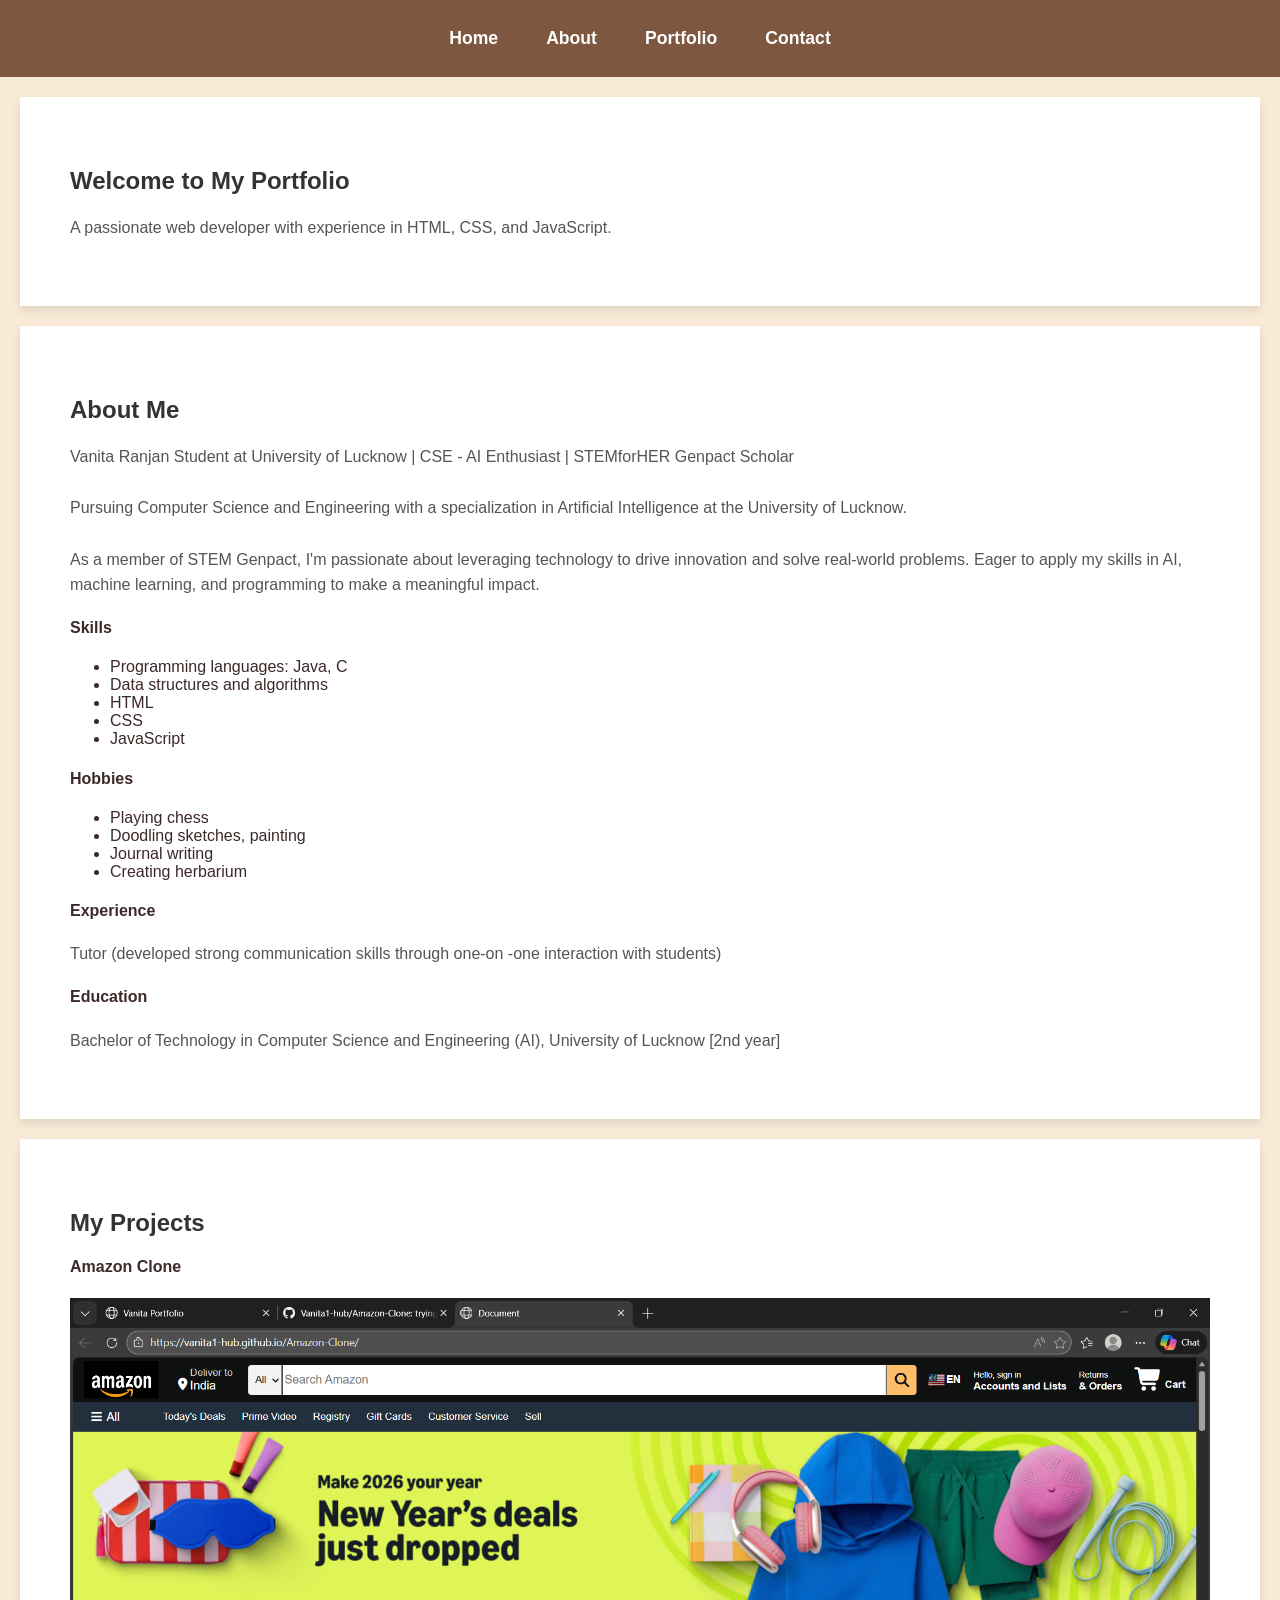
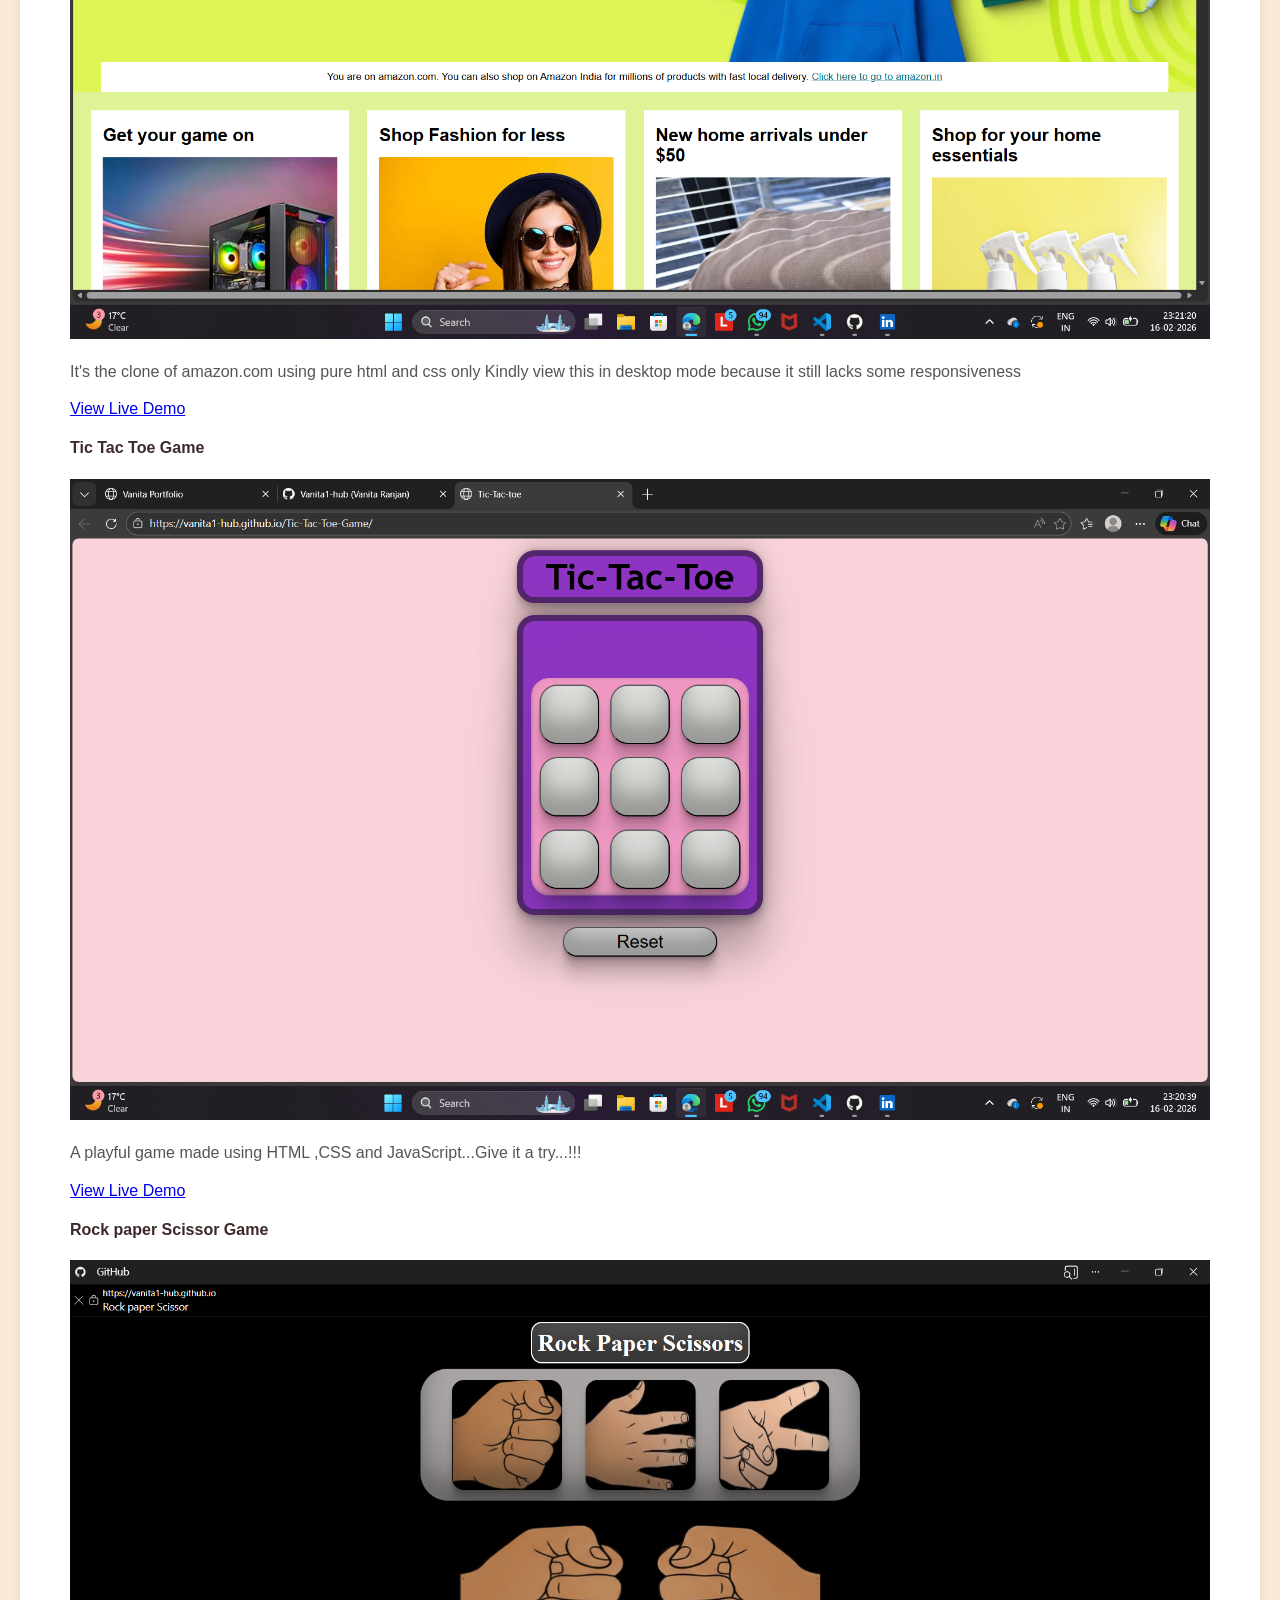
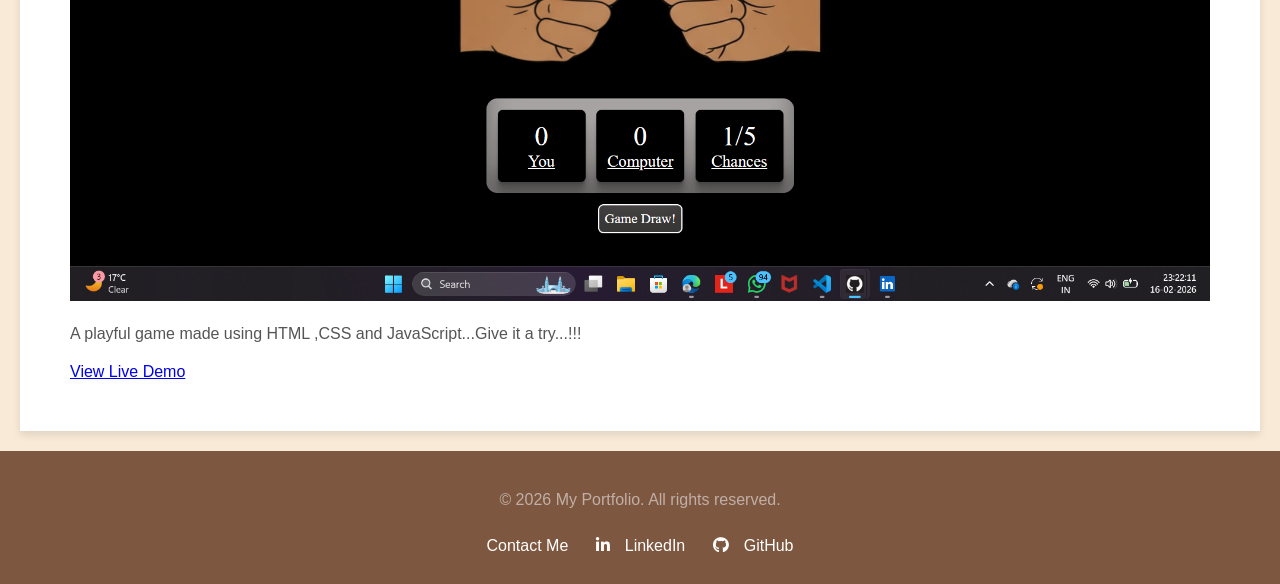
==== index.html @ 4539d03b "Add files via upload adding code file initially" ====
<!DOCTYPE html>
<html lang="en">
<head>
    <meta charset="UTF-8">
    <meta name="viewport" content="width=device-width, initial-scale=1.0">
    <title>Vanita Portfolio</title>
    <link rel="stylesheet" href="style.css">
    <link rel="stylesheet" href="https://cdnjs.cloudflare.com/ajax/libs/font-awesome/6.0.0-beta3/css/all.min.css">
</head>
<body>
    <header>
    <nav>
        <ul>
            <li><a href="#home">Home</a></li>
            <li><a href="#about">About</a></li>
            <li><a href="#portfolio">Portfolio</a></li>
            <li><a href="#contact">Contact</a></li>
        </ul>
    </nav>
</header>
<main>
    <section id="home">
        <h1>Welcome to My Portfolio</h1>
        <p>A passionate web developer with experience in HTML, CSS, and JavaScript.</p>
    </section>

    <section id="about">
        <h2>About Me</h2>
        <p>Vanita Ranjan 
        Student at University of Lucknow | CSE - AI Enthusiast |
        STEMforHER Genpact Scholar<br><br>
        Pursuing Computer Science and Engineering with a specialization in
        Artificial Intelligence at the University of Lucknow.<br><br> 
        As a member of STEM Genpact, I'm passionate about leveraging
        technology to drive innovation and solve real-world problems. Eager
        to apply my skills in AI, machine learning, and programming to make
        a meaningful impact.
        </p>
    <h4>Skills</h2>
    <ul>
        <li>Programming languages: Java, C</li>
        <li>Data structures and algorithms</li>
        <li>HTML</li>
        <li>CSS</li>
        <li>JavaScript</li>
    </ul>
    <h4>Hobbies</h4>
    <ul>
        <li>Playing chess</li>
        <li>Doodling sketches, painting</li>
        <li>Journal writing</li>
        <li>Creating herbarium</li>
    </ul>
    <h4>Experience</h4>
    <p>Tutor (developed strong communication skills through one-on -one
    interaction with students)</p>
    <h4>Education</h4>
    <p>Bachelor of Technology in Computer Science and Engineering (AI),
    University of Lucknow [2nd year]</p>

    </section>

    <section id="portfolio">
        <h2>My Projects</h2>
        <div class="project-gallery">
            <div class="project">
                <h4>Amazon Clone</h4>
                  <!-- <div class="img" id="img3"></div> -->
                <img src="amazonClone.png" alt="Project 1">
                <p>It's the clone of amazon.com using pure html and css only
Kindly view this in desktop mode because it still lacks some responsiveness</p>
                <a href="https://vanita1-hub.github.io/Amazon-Clone/" target="_blank">View Live Demo</a>
            </div>
            <div class="project">
                <h4>Tic Tac Toe Game</h4>
                <img src="TicTacToe.png" alt="Project 2">
                <p>A playful game made using HTML ,CSS and JavaScript...Give it a try...!!!</p>
                <a href="https://vanita1-hub.github.io/Tic-Tac-Toe-Game/" target="_blank">View Live Demo</a>
            </div>
            <div class="project">
                <h4>Rock paper Scissor Game</h4>
                <img src="rockpaperscissor.png" alt="Project 2">
                <p>A playful game made using HTML ,CSS and JavaScript...Give it a try...!!!</p>
                <a href="https://vanita1-hub.github.io/Rock-Paper-Scissor-game/" target="_blank">View Live Demo</a>
            </div>
            <!-- Add more projects as necessary -->
        </div>
    </section>
</main>
    <footer id="contact">
        <p>&copy; 2026 My Portfolio. All rights reserved.</p>
        <div id="footer">
            <div class="footerElement">
                 <a href="form.html" target="_blank"> Contact Me</a></div>
            <div class="footerElement">
                <i class="fa-brands fa-linkedin-in"></i>        
            <a href="https://www.linkedin.com/in/vanita-ranjan-51955a338/" target="_blank">LinkedIn</a>
            </div>
            <div class="footerElement">
                <i class="fa-brands fa-github"></i>
                <a href="https://github.com/Vanita1-hub" target="_blank">GitHub</a>
            </div>   
        </div>
    </footer>
</body>
</html>
---- style.css ----
body {
    font-family: 'Arial', sans-serif;
    background-color: #f9ead7;
     color: rgb(61, 41, 41);
    margin: 0;
    padding: 0;
}
header {
    background-color: #7d573f;
    padding: 10px;
    color: #fff;
}

nav ul {
    list-style-type: none;
    margin: 0;
    padding: 2vh;
    display: flex;
    justify-content: center;
}

nav ul li {
    margin: 0 15px;
}

nav ul li a {
    color: #fff;
    text-decoration: none;
    font-weight: bold;
    font-size: 1.1rem;
    padding:1vmin;
}

nav ul li a:hover {
    border:2px solid white;
    margin:2px;
    padding:1vmin;
    border-radius: 10px;
}
section {
    padding: 50px;
    margin: 20px 20px;
    background-color: #fff;
    box-shadow: 0 4px 8px rgba(0, 0, 0, 0.1);
}

h1, h2 {
    color: #333;
}
img
{
    text-align: center;
    height:100%;
    width:100%;
}

p {
    font-size: 1rem;
    line-height: 1.6;
    color: #555;
}


footer {
    background-color: #7d573f;
    color: #fff;
    padding: 20px;
    text-align: center;
}
footer p{
    color:#e2dadaac
}
footer a {
    color: #fff;
    margin: 0 10px;
    text-decoration: none;
}

footer a:hover {
    color: #f9ead7;
}
#footer
{
    display:flex;
    justify-content: center;
}
.footerElement
{
     padding:1vmin;
}
.footerElement:hover
{
    border:2px solid white;
    margin:2px;
    padding:1vmin;
    border-radius: 10px;
}
@media screen and (max-width: 768px) {
    header {
        padding: 0;
        padding-top: 2%;
    }
    nav ul {
        flex-direction: column;
        align-items: center;
        padding:0;
    }
    nav ul li 
    {
        border-bottom:1px solid rgba(255, 255, 255, 0.513);
        
    }
    section {
        padding: 30px;
    }
}
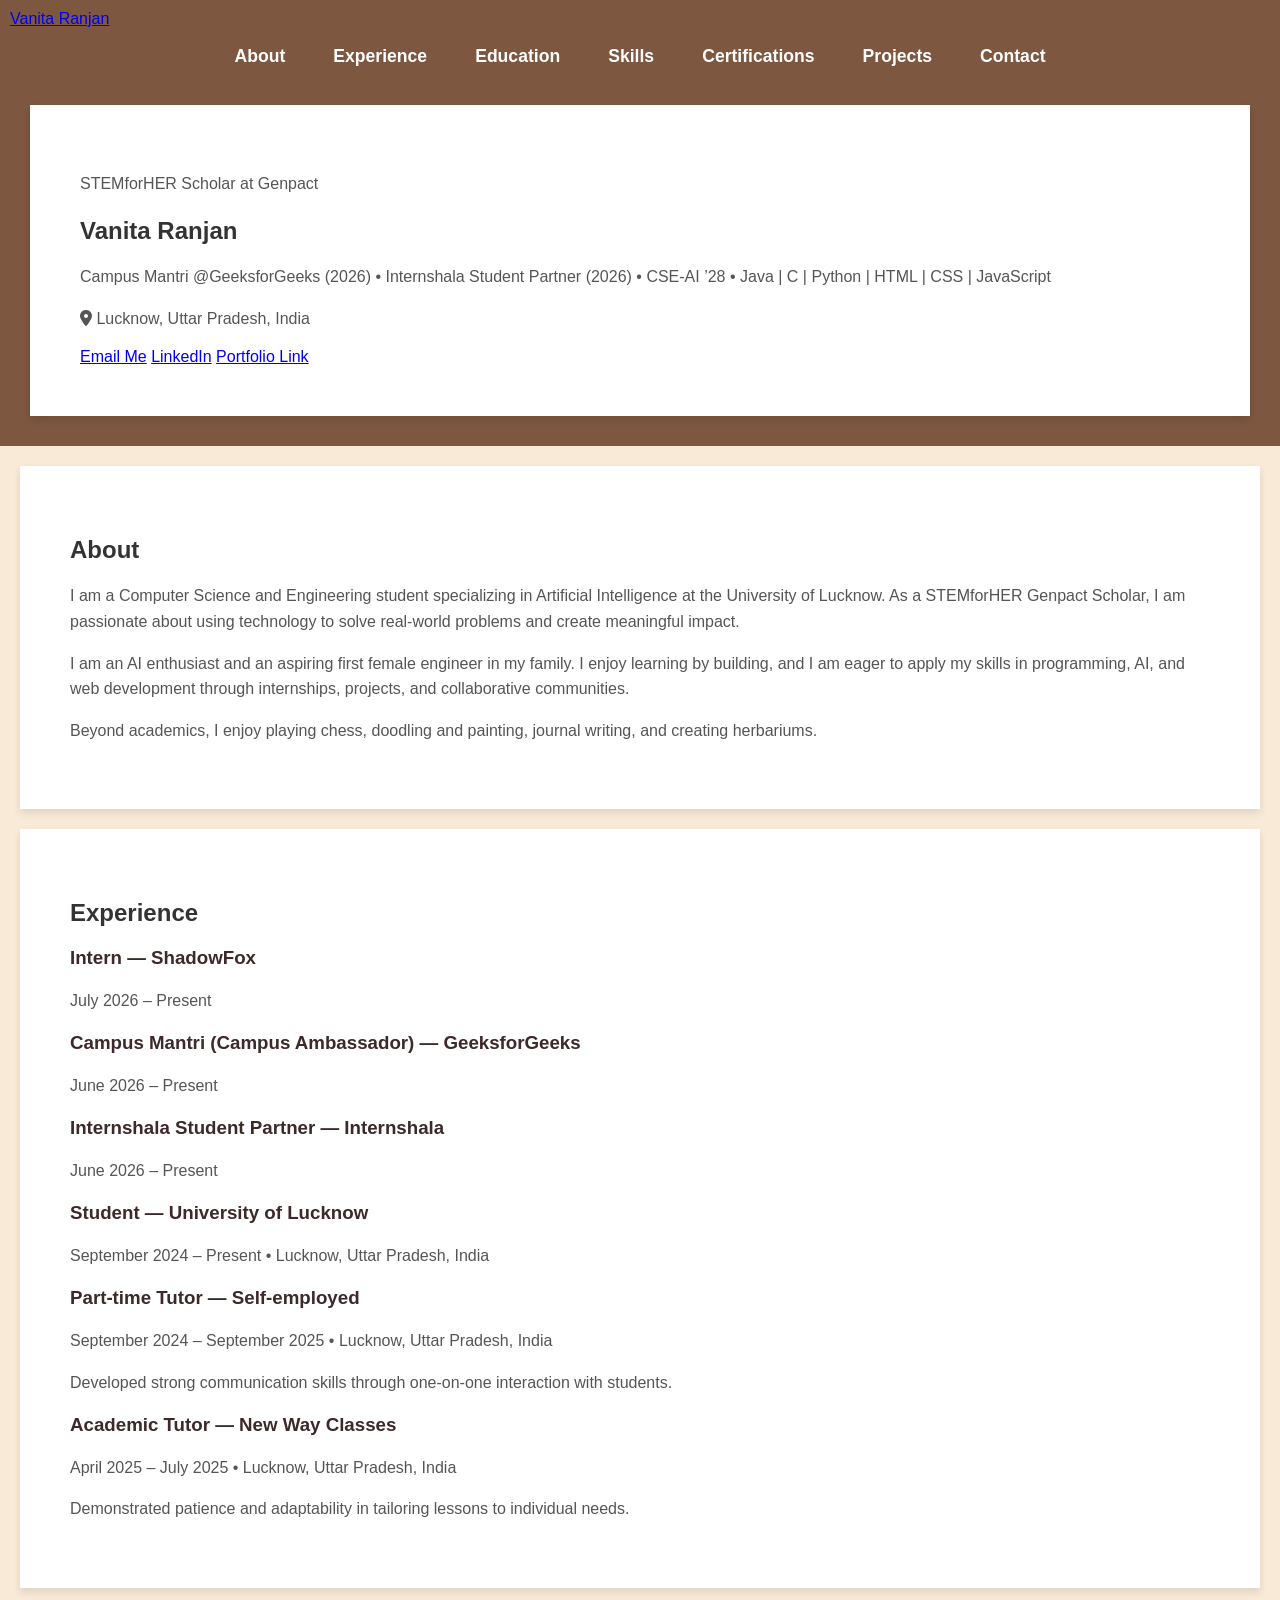
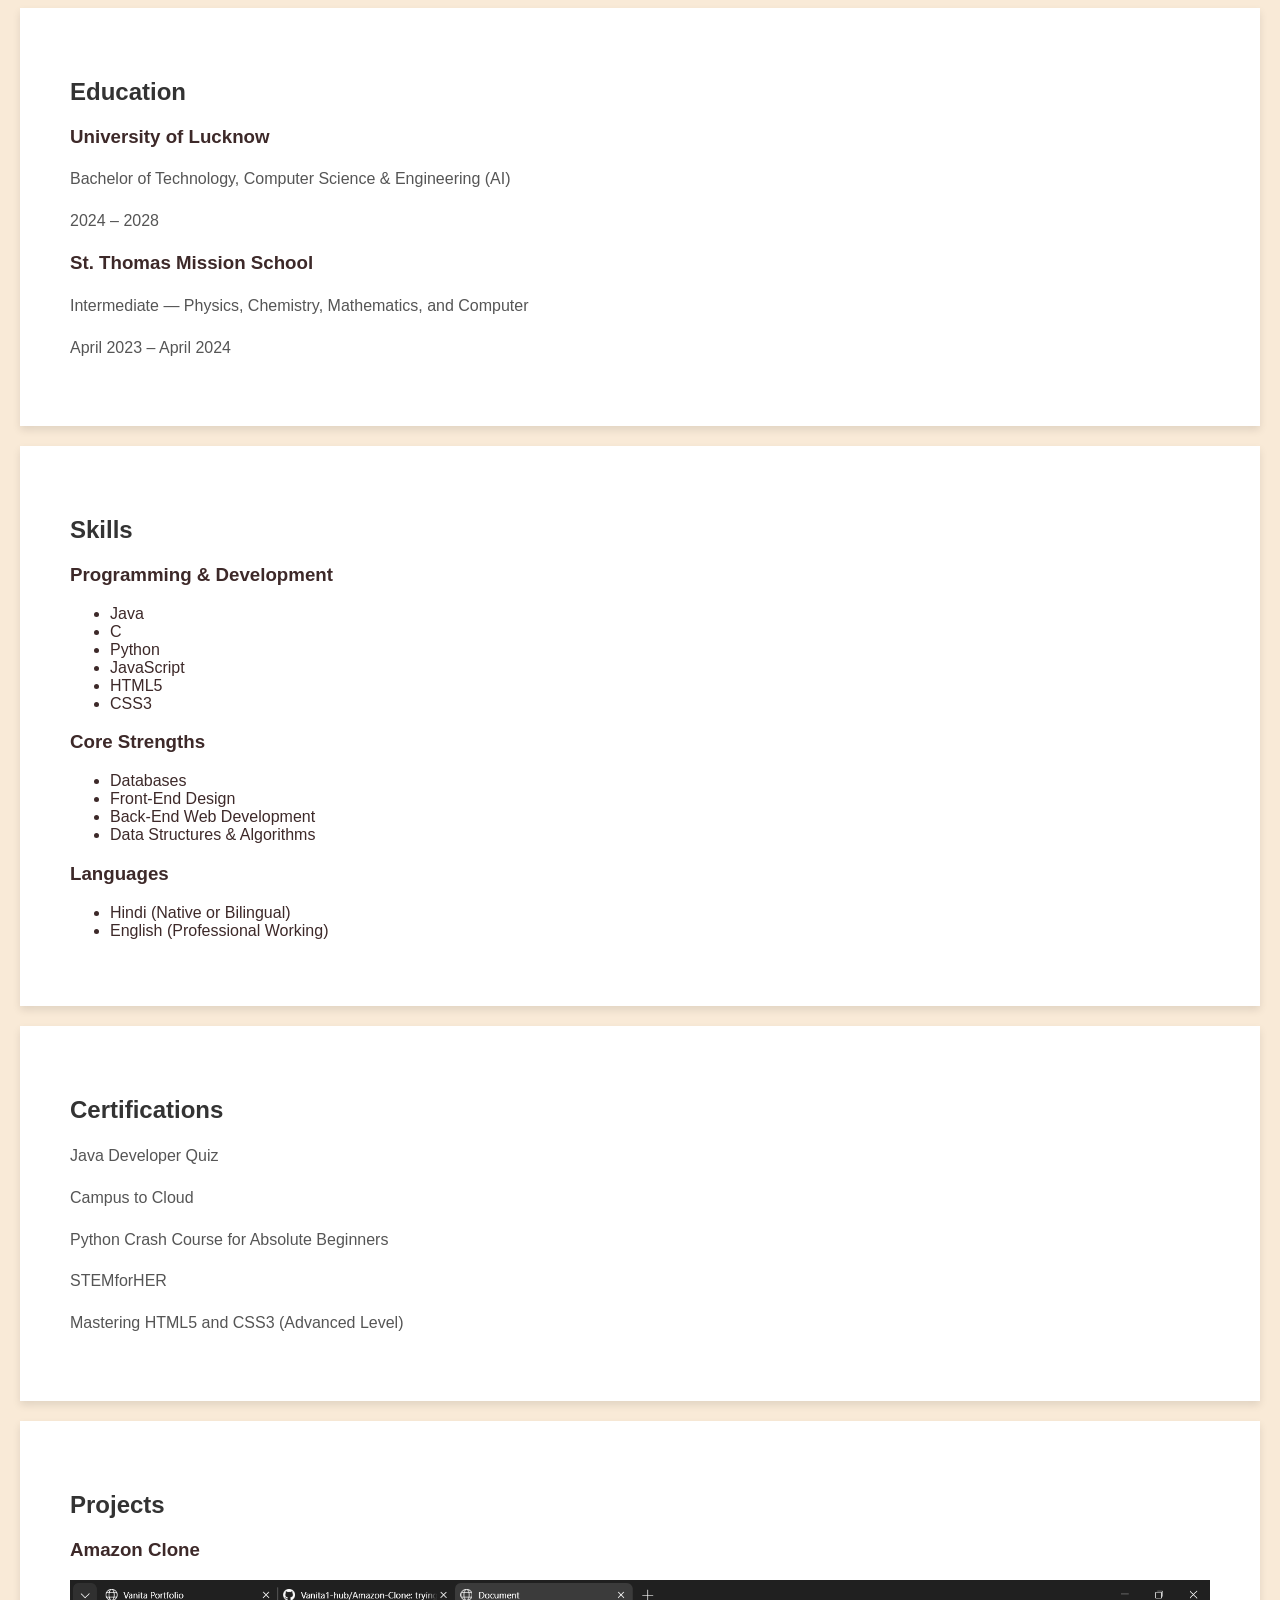
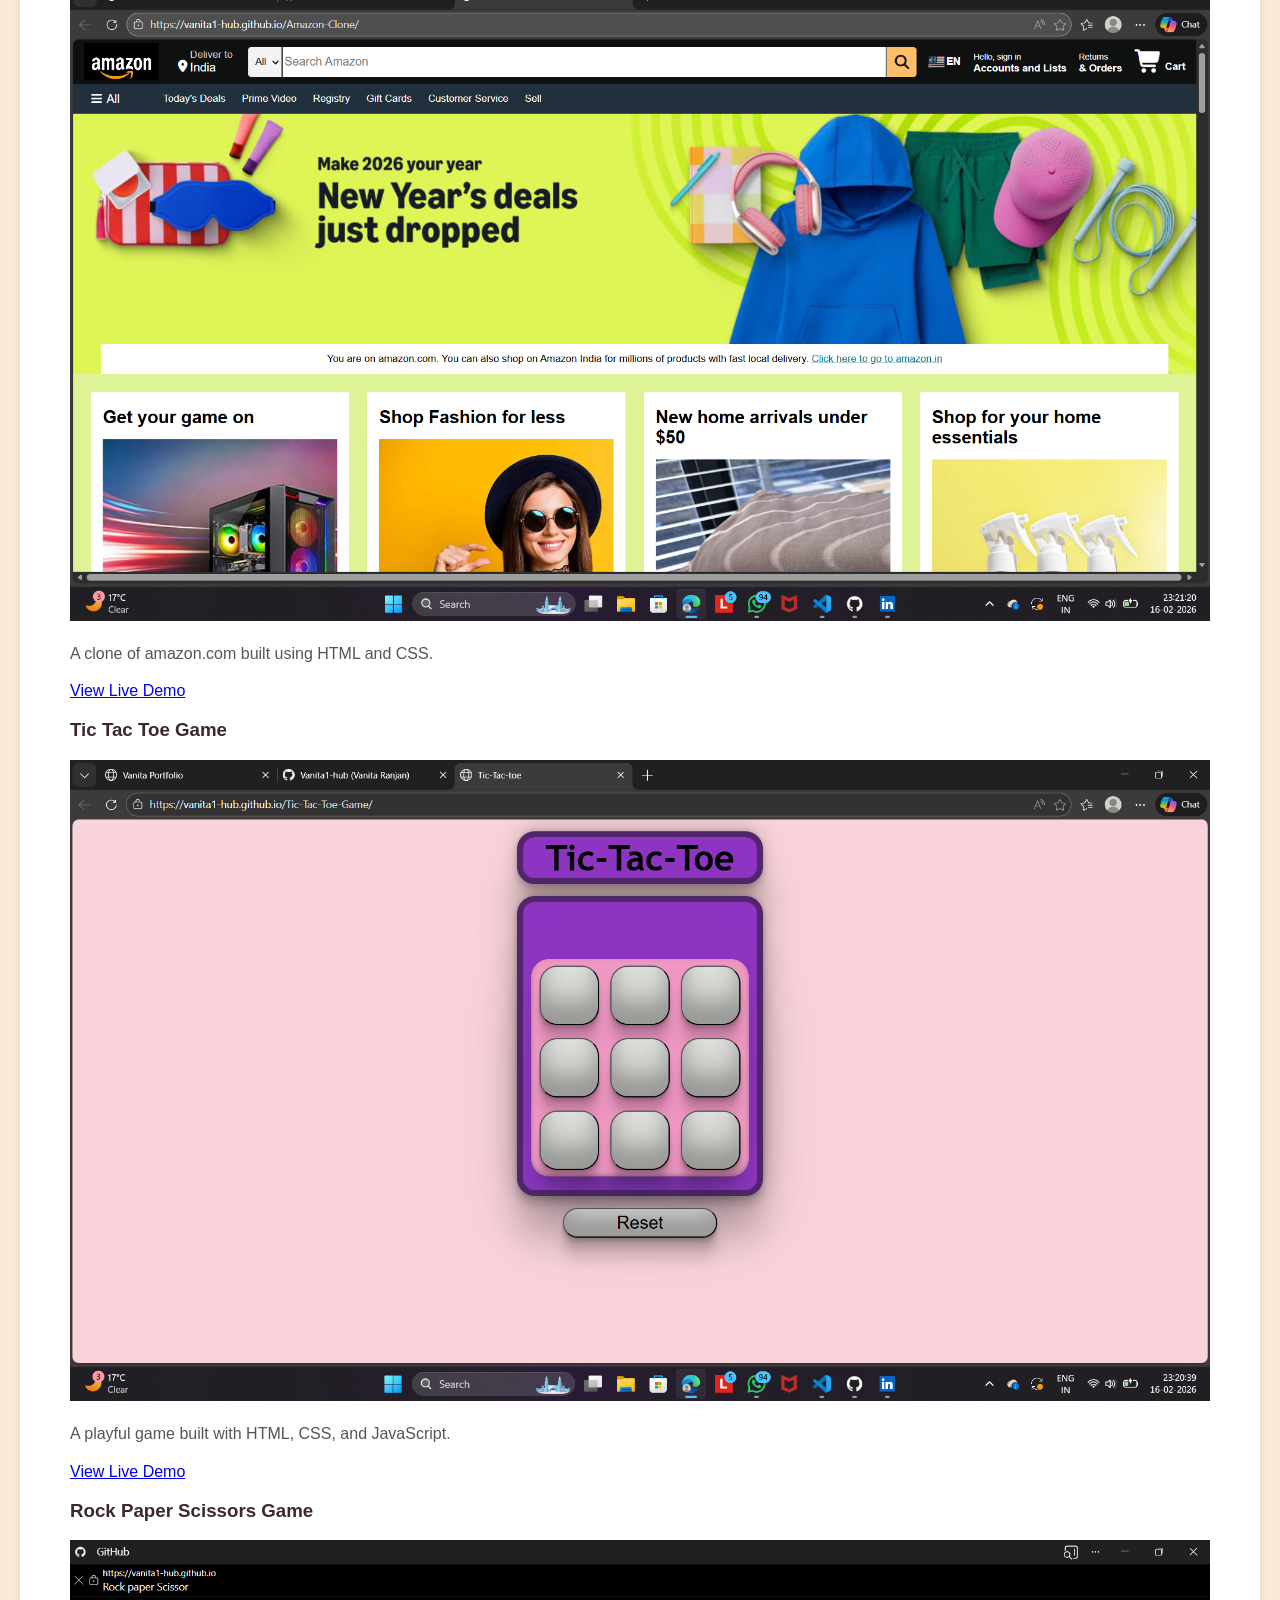
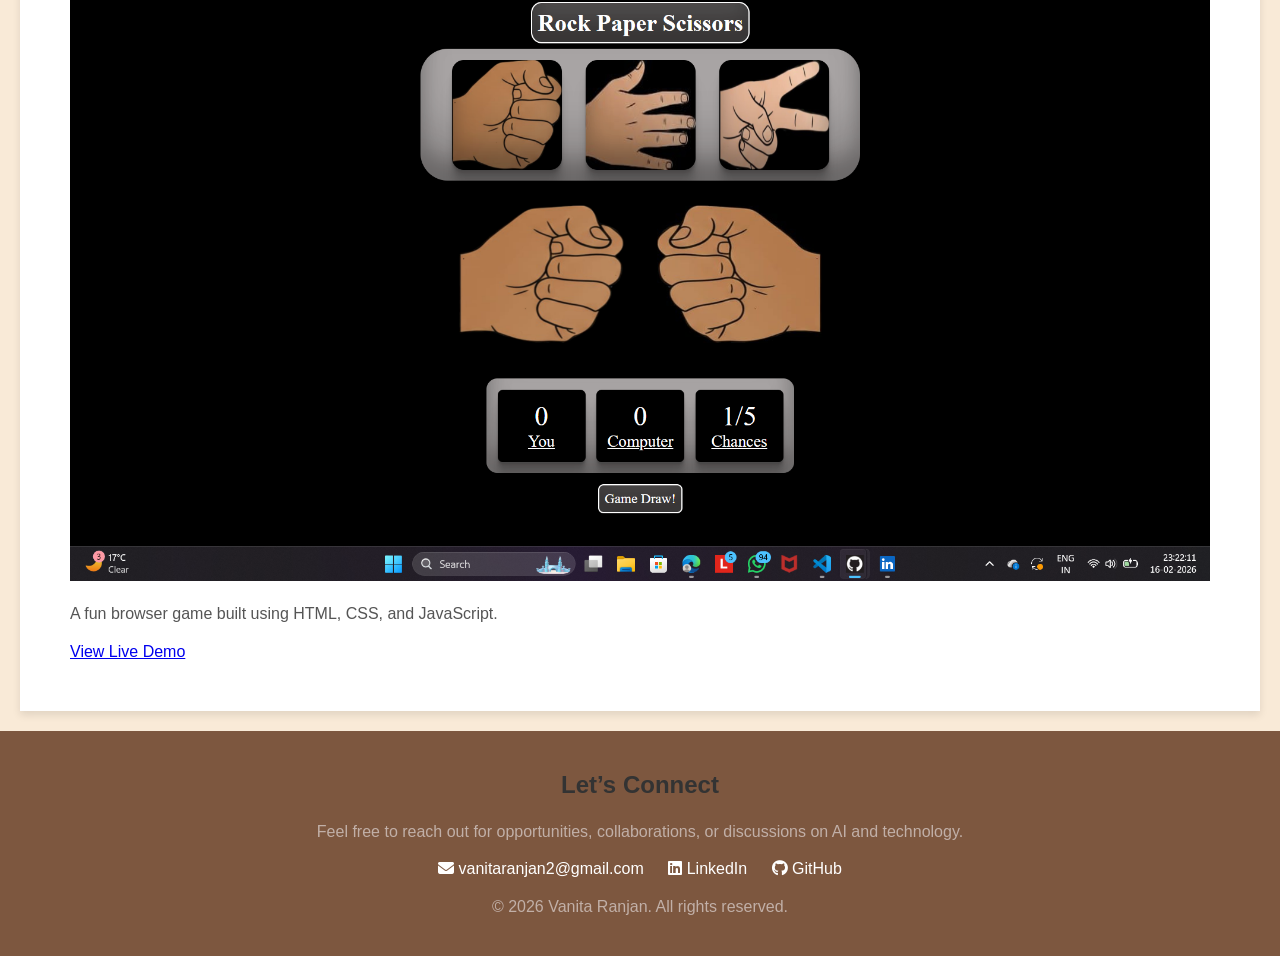
==== commit 175ea002: "Revamp portfolio content and structure to align with LinkedIn profile" ====
--- a/index.html
+++ b/index.html
@@ -1,106 +1,205 @@
-<!DOCTYPE html>
-<html lang="en">
-<head>
-    <meta charset="UTF-8">
-    <meta name="viewport" content="width=device-width, initial-scale=1.0">
-    <title>Vanita Portfolio</title>
-    <link rel="stylesheet" href="style.css">
-    <link rel="stylesheet" href="https://cdnjs.cloudflare.com/ajax/libs/font-awesome/6.0.0-beta3/css/all.min.css">
-</head>
-<body>
-    <header>
-    <nav>
-        <ul>
-            <li><a href="#home">Home</a></li>
-            <li><a href="#about">About</a></li>
-            <li><a href="#portfolio">Portfolio</a></li>
-            <li><a href="#contact">Contact</a></li>
-        </ul>
-    </nav>
-</header>
-<main>
-    <section id="home">
-        <h1>Welcome to My Portfolio</h1>
-        <p>A passionate web developer with experience in HTML, CSS, and JavaScript.</p>
-    </section>
-
-    <section id="about">
-        <h2>About Me</h2>
-        <p>Vanita Ranjan 
-        Student at University of Lucknow | CSE - AI Enthusiast |
-        STEMforHER Genpact Scholar<br><br>
-        Pursuing Computer Science and Engineering with a specialization in
-        Artificial Intelligence at the University of Lucknow.<br><br> 
-        As a member of STEM Genpact, I'm passionate about leveraging
-        technology to drive innovation and solve real-world problems. Eager
-        to apply my skills in AI, machine learning, and programming to make
-        a meaningful impact.
-        </p>
-    <h4>Skills</h2>
-    <ul>
-        <li>Programming languages: Java, C</li>
-        <li>Data structures and algorithms</li>
-        <li>HTML</li>
-        <li>CSS</li>
-        <li>JavaScript</li>
-    </ul>
-    <h4>Hobbies</h4>
-    <ul>
-        <li>Playing chess</li>
-        <li>Doodling sketches, painting</li>
-        <li>Journal writing</li>
-        <li>Creating herbarium</li>
-    </ul>
-    <h4>Experience</h4>
-    <p>Tutor (developed strong communication skills through one-on -one
-    interaction with students)</p>
-    <h4>Education</h4>
-    <p>Bachelor of Technology in Computer Science and Engineering (AI),
-    University of Lucknow [2nd year]</p>
-
-    </section>
-
-    <section id="portfolio">
-        <h2>My Projects</h2>
-        <div class="project-gallery">
-            <div class="project">
-                <h4>Amazon Clone</h4>
-                  <!-- <div class="img" id="img3"></div> -->
-                <img src="amazonClone.png" alt="Project 1">
-                <p>It's the clone of amazon.com using pure html and css only
-Kindly view this in desktop mode because it still lacks some responsiveness</p>
-                <a href="https://vanita1-hub.github.io/Amazon-Clone/" target="_blank">View Live Demo</a>
-            </div>
-            <div class="project">
-                <h4>Tic Tac Toe Game</h4>
-                <img src="TicTacToe.png" alt="Project 2">
-                <p>A playful game made using HTML ,CSS and JavaScript...Give it a try...!!!</p>
-                <a href="https://vanita1-hub.github.io/Tic-Tac-Toe-Game/" target="_blank">View Live Demo</a>
-            </div>
-            <div class="project">
-                <h4>Rock paper Scissor Game</h4>
-                <img src="rockpaperscissor.png" alt="Project 2">
-                <p>A playful game made using HTML ,CSS and JavaScript...Give it a try...!!!</p>
-                <a href="https://vanita1-hub.github.io/Rock-Paper-Scissor-game/" target="_blank">View Live Demo</a>
-            </div>
-            <!-- Add more projects as necessary -->
-        </div>
-    </section>
-</main>
-    <footer id="contact">
-        <p>&copy; 2026 My Portfolio. All rights reserved.</p>
-        <div id="footer">
-            <div class="footerElement">
-                 <a href="form.html" target="_blank"> Contact Me</a></div>
-            <div class="footerElement">
-                <i class="fa-brands fa-linkedin-in"></i>        
-            <a href="https://www.linkedin.com/in/vanita-ranjan-51955a338/" target="_blank">LinkedIn</a>
-            </div>
-            <div class="footerElement">
-                <i class="fa-brands fa-github"></i>
-                <a href="https://github.com/Vanita1-hub" target="_blank">GitHub</a>
-            </div>   
-        </div>
-    </footer>
-</body>
-</html>+<!DOCTYPE html>
+<html lang="en">
+<head>
+  <meta charset="UTF-8" />
+  <meta name="viewport" content="width=device-width, initial-scale=1.0" />
+  <title>Vanita Ranjan | Portfolio</title>
+  <meta
+    name="description"
+    content="Portfolio of Vanita Ranjan — STEMforHER Scholar at Genpact, CSE-AI student, and aspiring software engineer."
+  />
+  <link rel="stylesheet" href="style.css" />
+  <link
+    rel="stylesheet"
+    href="https://cdnjs.cloudflare.com/ajax/libs/font-awesome/6.5.2/css/all.min.css"
+  />
+</head>
+<body>
+  <header class="site-header" id="home">
+    <nav class="nav container">
+      <a href="#home" class="logo">Vanita Ranjan</a>
+      <ul class="nav-links">
+        <li><a href="#about">About</a></li>
+        <li><a href="#experience">Experience</a></li>
+        <li><a href="#education">Education</a></li>
+        <li><a href="#skills">Skills</a></li>
+        <li><a href="#certifications">Certifications</a></li>
+        <li><a href="#projects">Projects</a></li>
+        <li><a href="#contact">Contact</a></li>
+      </ul>
+    </nav>
+
+    <section class="hero container">
+      <p class="eyebrow">STEMforHER Scholar at Genpact</p>
+      <h1>Vanita Ranjan</h1>
+      <p class="tagline">
+        Campus Mantri @GeeksforGeeks (2026) • Internshala Student Partner (2026) •
+        CSE-AI ’28 • Java | C | Python | HTML | CSS | JavaScript
+      </p>
+      <p class="location">
+        <i class="fa-solid fa-location-dot"></i> Lucknow, Uttar Pradesh, India
+      </p>
+      <div class="hero-actions">
+        <a class="btn btn-primary" href="mailto:vanitaranjan2@gmail.com">Email Me</a>
+        <a class="btn btn-outline" href="https://www.linkedin.com/in/vanita-ranjan-51955a338" target="_blank" rel="noopener noreferrer">LinkedIn</a>
+        <a class="btn btn-outline" href="https://vanita1-hub.github.io/GenpactAssignment/" target="_blank" rel="noopener noreferrer">Portfolio Link</a>
+      </div>
+    </section>
+  </header>
+
+  <main>
+    <section class="section container" id="about">
+      <h2>About</h2>
+      <p>
+        I am a Computer Science and Engineering student specializing in Artificial Intelligence
+        at the University of Lucknow. As a STEMforHER Genpact Scholar, I am passionate about
+        using technology to solve real-world problems and create meaningful impact.
+      </p>
+      <p>
+        I am an AI enthusiast and an aspiring first female engineer in my family. I enjoy
+        learning by building, and I am eager to apply my skills in programming, AI, and web
+        development through internships, projects, and collaborative communities.
+      </p>
+      <p>
+        Beyond academics, I enjoy playing chess, doodling and painting, journal writing, and
+        creating herbariums.
+      </p>
+    </section>
+
+    <section class="section container" id="experience">
+      <h2>Experience</h2>
+      <div class="timeline">
+        <article class="timeline-item">
+          <h3>Intern — ShadowFox</h3>
+          <p class="meta">July 2026 – Present</p>
+        </article>
+        <article class="timeline-item">
+          <h3>Campus Mantri (Campus Ambassador) — GeeksforGeeks</h3>
+          <p class="meta">June 2026 – Present</p>
+        </article>
+        <article class="timeline-item">
+          <h3>Internshala Student Partner — Internshala</h3>
+          <p class="meta">June 2026 – Present</p>
+        </article>
+        <article class="timeline-item">
+          <h3>Student — University of Lucknow</h3>
+          <p class="meta">September 2024 – Present • Lucknow, Uttar Pradesh, India</p>
+        </article>
+        <article class="timeline-item">
+          <h3>Part-time Tutor — Self-employed</h3>
+          <p class="meta">September 2024 – September 2025 • Lucknow, Uttar Pradesh, India</p>
+          <p>
+            Developed strong communication skills through one-on-one interaction with students.
+          </p>
+        </article>
+        <article class="timeline-item">
+          <h3>Academic Tutor — New Way Classes</h3>
+          <p class="meta">April 2025 – July 2025 • Lucknow, Uttar Pradesh, India</p>
+          <p>Demonstrated patience and adaptability in tailoring lessons to individual needs.</p>
+        </article>
+      </div>
+    </section>
+
+    <section class="section container" id="education">
+      <h2>Education</h2>
+      <div class="cards two-col">
+        <article class="card">
+          <h3>University of Lucknow</h3>
+          <p>Bachelor of Technology, Computer Science &amp; Engineering (AI)</p>
+          <p class="meta">2024 – 2028</p>
+        </article>
+        <article class="card">
+          <h3>St. Thomas Mission School</h3>
+          <p>Intermediate — Physics, Chemistry, Mathematics, and Computer</p>
+          <p class="meta">April 2023 – April 2024</p>
+        </article>
+      </div>
+    </section>
+
+    <section class="section container" id="skills">
+      <h2>Skills</h2>
+      <div class="skills-grid">
+        <div class="card">
+          <h3>Programming & Development</h3>
+          <ul>
+            <li>Java</li>
+            <li>C</li>
+            <li>Python</li>
+            <li>JavaScript</li>
+            <li>HTML5</li>
+            <li>CSS3</li>
+          </ul>
+        </div>
+        <div class="card">
+          <h3>Core Strengths</h3>
+          <ul>
+            <li>Databases</li>
+            <li>Front-End Design</li>
+            <li>Back-End Web Development</li>
+            <li>Data Structures &amp; Algorithms</li>
+          </ul>
+        </div>
+        <div class="card">
+          <h3>Languages</h3>
+          <ul>
+            <li>Hindi (Native or Bilingual)</li>
+            <li>English (Professional Working)</li>
+          </ul>
+        </div>
+      </div>
+    </section>
+
+    <section class="section container" id="certifications">
+      <h2>Certifications</h2>
+      <div class="cards two-col">
+        <article class="card"><p>Java Developer Quiz</p></article>
+        <article class="card"><p>Campus to Cloud</p></article>
+        <article class="card"><p>Python Crash Course for Absolute Beginners</p></article>
+        <article class="card"><p>STEMforHER</p></article>
+        <article class="card"><p>Mastering HTML5 and CSS3 (Advanced Level)</p></article>
+      </div>
+    </section>
+
+    <section class="section container" id="projects">
+      <h2>Projects</h2>
+      <div class="cards three-col">
+        <article class="card project">
+          <h3>Amazon Clone</h3>
+          <img src="amazonClone.png" alt="Screenshot of Amazon Clone project" />
+          <p>
+            A clone of amazon.com built using HTML and CSS.
+          </p>
+          <a href="https://vanita1-hub.github.io/Amazon-Clone/" target="_blank" rel="noopener noreferrer">View Live Demo</a>
+        </article>
+
+        <article class="card project">
+          <h3>Tic Tac Toe Game</h3>
+          <img src="TicTacToe.png" alt="Screenshot of Tic Tac Toe game" />
+          <p>A playful game built with HTML, CSS, and JavaScript.</p>
+          <a href="https://vanita1-hub.github.io/Tic-Tac-Toe-Game/" target="_blank" rel="noopener noreferrer">View Live Demo</a>
+        </article>
+
+        <article class="card project">
+          <h3>Rock Paper Scissors Game</h3>
+          <img src="rockpaperscissor.png" alt="Screenshot of Rock Paper Scissors game" />
+          <p>A fun browser game built using HTML, CSS, and JavaScript.</p>
+          <a href="https://vanita1-hub.github.io/Rock-Paper-Scissor-game/" target="_blank" rel="noopener noreferrer">View Live Demo</a>
+        </article>
+      </div>
+    </section>
+  </main>
+
+  <footer id="contact">
+    <div class="container footer-content">
+      <h2>Let’s Connect</h2>
+      <p>Feel free to reach out for opportunities, collaborations, or discussions on AI and technology.</p>
+      <div class="contact-links">
+        <a href="mailto:vanitaranjan2@gmail.com"><i class="fa-solid fa-envelope"></i> vanitaranjan2@gmail.com</a>
+        <a href="https://www.linkedin.com/in/vanita-ranjan-51955a338" target="_blank" rel="noopener noreferrer"><i class="fa-brands fa-linkedin"></i> LinkedIn</a>
+        <a href="https://github.com/Vanita1-hub" target="_blank" rel="noopener noreferrer"><i class="fa-brands fa-github"></i> GitHub</a>
+      </div>
+      <p class="copyright">© 2026 Vanita Ranjan. All rights reserved.</p>
+    </div>
+  </footer>
+</body>
+</html>
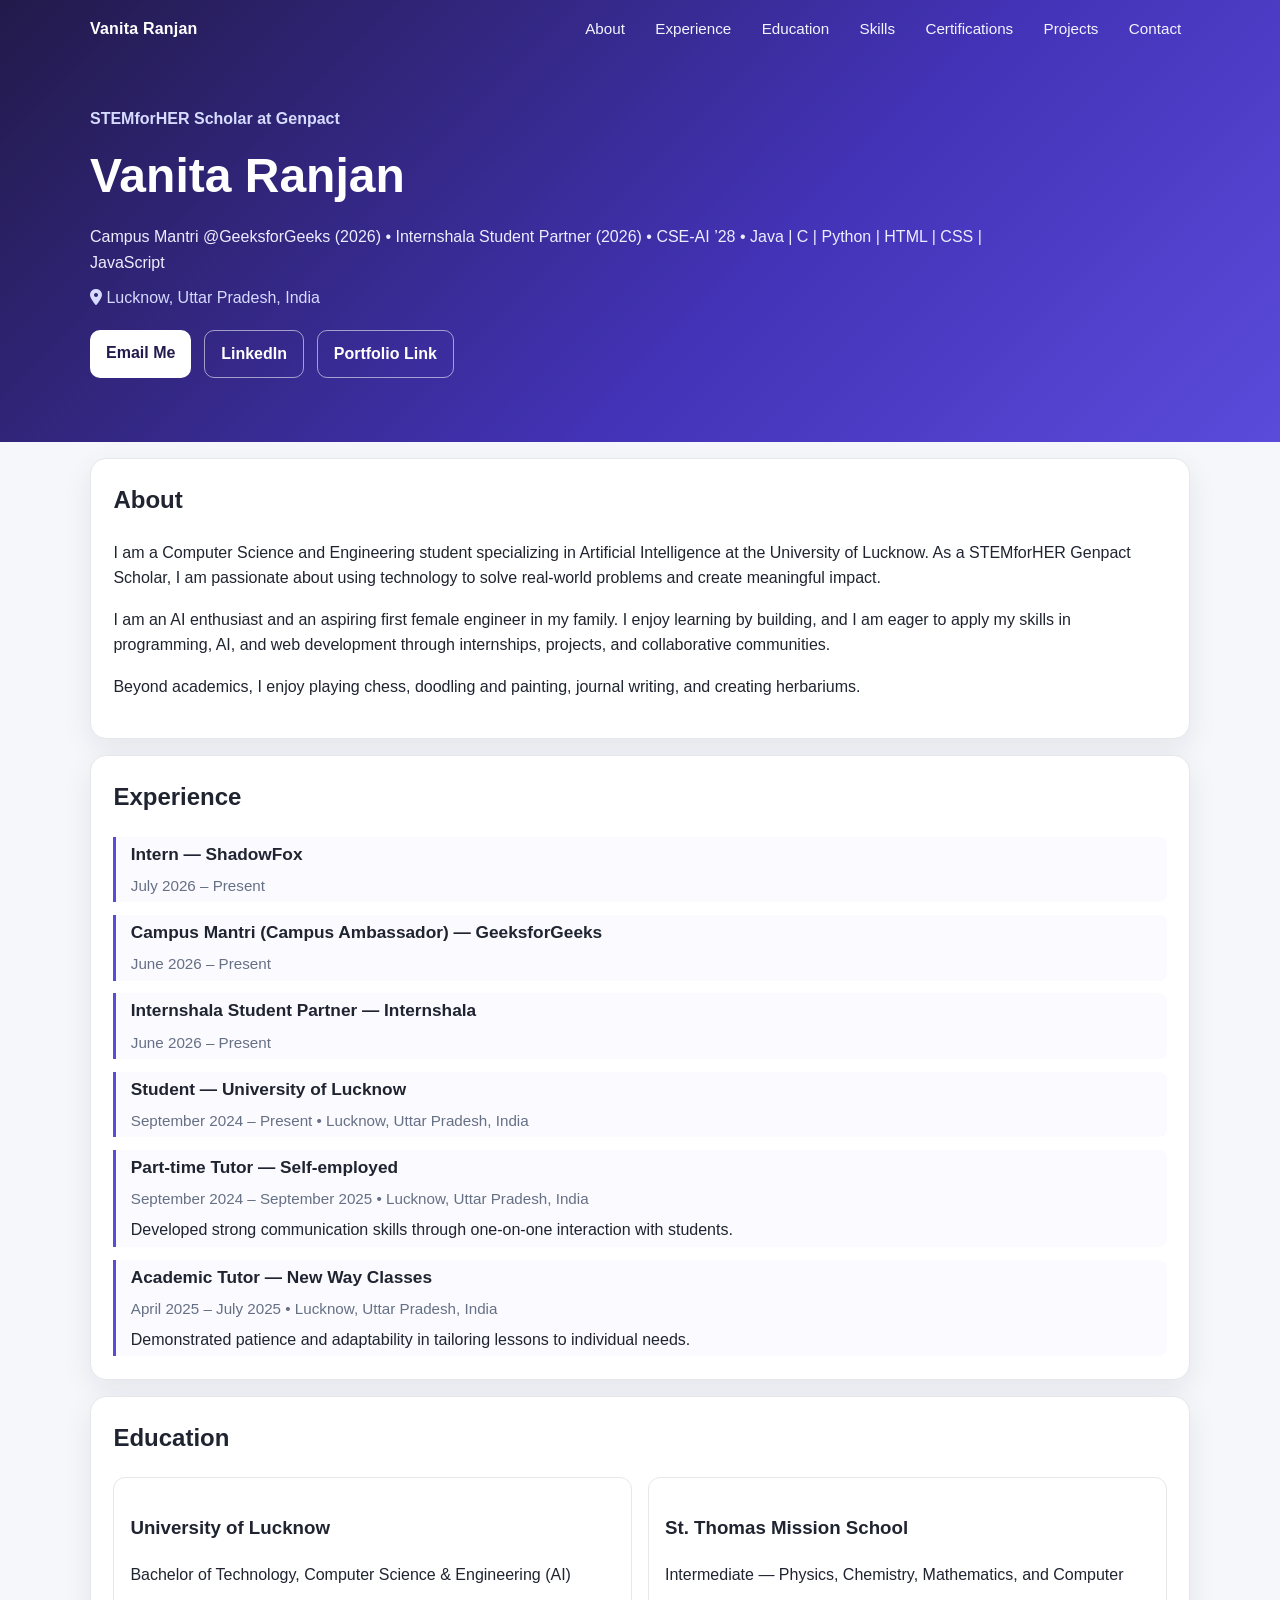
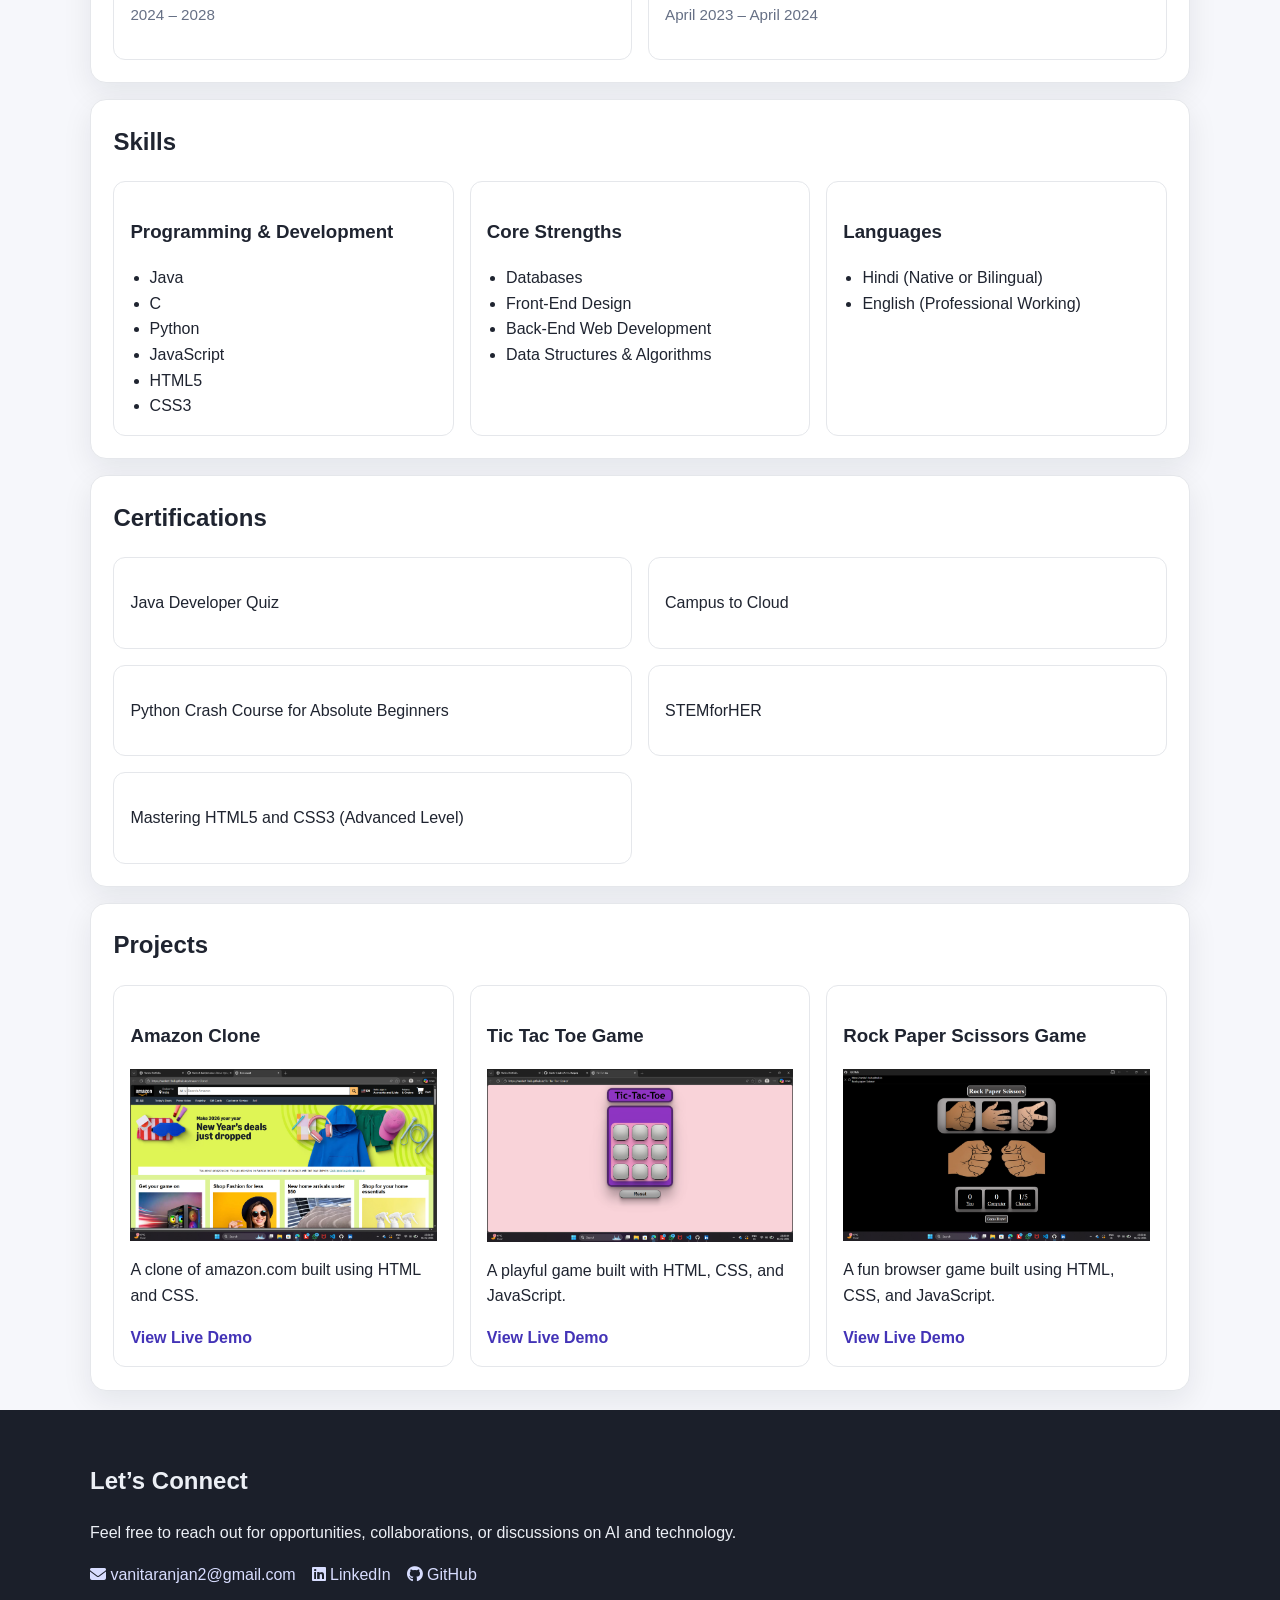
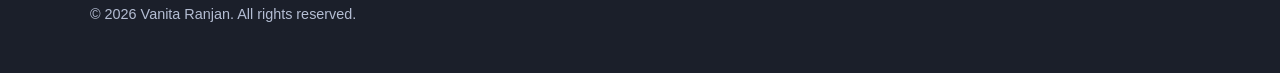
==== commit a83623f8: "Enhance index.html with SEO metadata Added metadata for SEO and social sharing." ====
--- a/index.html
+++ b/index.html
@@ -1,6 +1,15 @@
 <!DOCTYPE html>
 <html lang="en">
 <head>
+  <link rel="icon" href="favicon.ico" />
+  <meta name="author" content="Vanita Ranjan" />
+<meta name="robots" content="index, follow" />
+<meta property="og:title" content="Vanita Ranjan | Portfolio" />
+<meta property="og:description" content="STEMforHER Scholar at Genpact | CSE-AI student | Java, C, Python, HTML, CSS, JavaScript" />
+<meta property="og:type" content="website" />
+<meta property="og:url" content="https://vanita1-hub.github.io/My-Portfolio/" />
+<meta property="og:image" content="https://vanita1-hub.github.io/My-Portfolio/amazonClone.png" />
+<meta name="twitter:card" content="summary_large_image" />
   <meta charset="UTF-8" />
   <meta name="viewport" content="width=device-width, initial-scale=1.0" />
   <title>Vanita Ranjan | Portfolio</title>
--- a/style.css
+++ b/style.css
@@ -1,116 +1,269 @@
+:root {
+  --bg: #f6f7fb;
+  --surface: #ffffff;
+  --primary: #5b4bdb;
+  --primary-dark: #4333b7;
+  --text: #1f2430;
+  --muted: #667085;
+  --border: #e5e7eb;
+  --shadow: 0 10px 30px rgba(17, 24, 39, 0.08);
+}
+
+* {
+  box-sizing: border-box;
+}
+
+html {
+  scroll-behavior: smooth;
+}
+
 body {
-    font-family: 'Arial', sans-serif;
-    background-color: #f9ead7;
-     color: rgb(61, 41, 41);
-    margin: 0;
-    padding: 0;
-}
-header {
-    background-color: #7d573f;
-    padding: 10px;
-    color: #fff;
-}
-
-nav ul {
-    list-style-type: none;
-    margin: 0;
-    padding: 2vh;
-    display: flex;
-    justify-content: center;
-}
-
-nav ul li {
-    margin: 0 15px;
-}
-
-nav ul li a {
-    color: #fff;
-    text-decoration: none;
-    font-weight: bold;
-    font-size: 1.1rem;
-    padding:1vmin;
-}
-
-nav ul li a:hover {
-    border:2px solid white;
-    margin:2px;
-    padding:1vmin;
-    border-radius: 10px;
-}
-section {
-    padding: 50px;
-    margin: 20px 20px;
-    background-color: #fff;
-    box-shadow: 0 4px 8px rgba(0, 0, 0, 0.1);
-}
-
-h1, h2 {
-    color: #333;
-}
-img
-{
-    text-align: center;
-    height:100%;
-    width:100%;
-}
-
-p {
-    font-size: 1rem;
-    line-height: 1.6;
-    color: #555;
-}
-
+  margin: 0;
+  font-family: "Inter", "Segoe UI", Roboto, Arial, sans-serif;
+  color: var(--text);
+  background: var(--bg);
+  line-height: 1.6;
+}
+
+img {
+  max-width: 100%;
+  display: block;
+}
+
+.container {
+  width: min(1100px, 92%);
+  margin: 0 auto;
+}
+
+.site-header {
+  background: linear-gradient(135deg, #221a4a 0%, #4333b7 60%, #5b4bdb 100%);
+  color: #fff;
+  padding-bottom: 3rem;
+}
+
+.nav {
+  display: flex;
+  align-items: center;
+  justify-content: space-between;
+  padding: 1rem 0;
+  gap: 1rem;
+}
+
+.logo {
+  color: #fff;
+  text-decoration: none;
+  font-weight: 700;
+  letter-spacing: 0.2px;
+}
+
+.nav-links {
+  display: flex;
+  gap: 0.8rem;
+  list-style: none;
+  padding: 0;
+  margin: 0;
+  flex-wrap: wrap;
+  justify-content: flex-end;
+}
+
+.nav-links a {
+  color: #f3f4ff;
+  text-decoration: none;
+  font-size: 0.95rem;
+  padding: 0.35rem 0.55rem;
+  border-radius: 8px;
+}
+
+.nav-links a:hover {
+  background: rgba(255, 255, 255, 0.15);
+}
+
+.hero {
+  padding: 3rem 0 1rem;
+}
+
+.eyebrow {
+  display: inline-block;
+  margin: 0;
+  color: #d6dbff;
+  font-weight: 600;
+}
+
+.hero h1 {
+  font-size: clamp(2rem, 5vw, 3rem);
+  margin: 0.4rem 0 0.6rem;
+}
+
+.tagline {
+  max-width: 900px;
+  color: #ecedff;
+  margin: 0 0 0.6rem;
+}
+
+.location {
+  margin: 0;
+  color: #d6dbff;
+}
+
+.hero-actions {
+  display: flex;
+  gap: 0.8rem;
+  flex-wrap: wrap;
+  margin-top: 1.2rem;
+}
+
+.btn {
+  display: inline-block;
+  text-decoration: none;
+  border-radius: 10px;
+  padding: 0.65rem 1rem;
+  font-weight: 600;
+  transition: 0.2s ease;
+}
+
+.btn-primary {
+  background: #fff;
+  color: #231b4d;
+}
+
+.btn-primary:hover {
+  transform: translateY(-1px);
+}
+
+.btn-outline {
+  color: #fff;
+  border: 1px solid rgba(255, 255, 255, 0.55);
+}
+
+.btn-outline:hover {
+  background: rgba(255, 255, 255, 0.12);
+}
+
+.section {
+  background: var(--surface);
+  border: 1px solid var(--border);
+  box-shadow: var(--shadow);
+  border-radius: 16px;
+  margin-top: 1rem;
+  padding: 1.4rem;
+}
+
+.section h2 {
+  margin-top: 0;
+  font-size: 1.5rem;
+}
+
+.meta {
+  color: var(--muted);
+  font-size: 0.95rem;
+}
+
+.cards {
+  display: grid;
+  gap: 1rem;
+}
+
+.two-col {
+  grid-template-columns: repeat(2, minmax(0, 1fr));
+}
+
+.three-col {
+  grid-template-columns: repeat(3, minmax(0, 1fr));
+}
+
+.card {
+  border: 1px solid var(--border);
+  border-radius: 12px;
+  padding: 1rem;
+  background: #fff;
+}
+
+.timeline {
+  display: grid;
+  gap: 0.8rem;
+}
+
+.timeline-item {
+  border-left: 3px solid var(--primary);
+  padding: 0.25rem 0 0.25rem 0.9rem;
+  background: #fafaff;
+  border-radius: 0 8px 8px 0;
+}
+
+.timeline-item h3 {
+  margin: 0;
+  font-size: 1.08rem;
+}
+
+.timeline-item p {
+  margin: 0.35rem 0 0;
+}
+
+.skills-grid {
+  display: grid;
+  grid-template-columns: repeat(3, minmax(0, 1fr));
+  gap: 1rem;
+}
+
+ul {
+  margin: 0.5rem 0 0;
+  padding-left: 1.2rem;
+}
+
+.project a {
+  color: var(--primary-dark);
+  font-weight: 600;
+  text-decoration: none;
+}
+
+.project a:hover {
+  text-decoration: underline;
+}
 
 footer {
-    background-color: #7d573f;
-    color: #fff;
-    padding: 20px;
-    text-align: center;
-}
-footer p{
-    color:#e2dadaac
-}
-footer a {
-    color: #fff;
-    margin: 0 10px;
-    text-decoration: none;
-}
-
-footer a:hover {
-    color: #f9ead7;
-}
-#footer
-{
-    display:flex;
-    justify-content: center;
-}
-.footerElement
-{
-     padding:1vmin;
-}
-.footerElement:hover
-{
-    border:2px solid white;
-    margin:2px;
-    padding:1vmin;
-    border-radius: 10px;
-}
-@media screen and (max-width: 768px) {
-    header {
-        padding: 0;
-        padding-top: 2%;
-    }
-    nav ul {
-        flex-direction: column;
-        align-items: center;
-        padding:0;
-    }
-    nav ul li 
-    {
-        border-bottom:1px solid rgba(255, 255, 255, 0.513);
-        
-    }
-    section {
-        padding: 30px;
-    }
-}+  margin-top: 1.2rem;
+  background: #1b1f2a;
+  color: #eceff5;
+}
+
+.footer-content {
+  padding: 2rem 0;
+}
+
+.contact-links {
+  display: flex;
+  flex-wrap: wrap;
+  gap: 1rem;
+}
+
+.contact-links a {
+  color: #d8ddff;
+  text-decoration: none;
+}
+
+.contact-links a:hover {
+  color: #fff;
+}
+
+.copyright {
+  color: #b4bdd3;
+  margin-top: 1rem;
+  font-size: 0.9rem;
+}
+
+@media (max-width: 900px) {
+  .two-col,
+  .three-col,
+  .skills-grid {
+    grid-template-columns: 1fr;
+  }
+
+  .nav {
+    flex-direction: column;
+    align-items: flex-start;
+  }
+
+  .nav-links {
+    justify-content: flex-start;
+  }
+}
